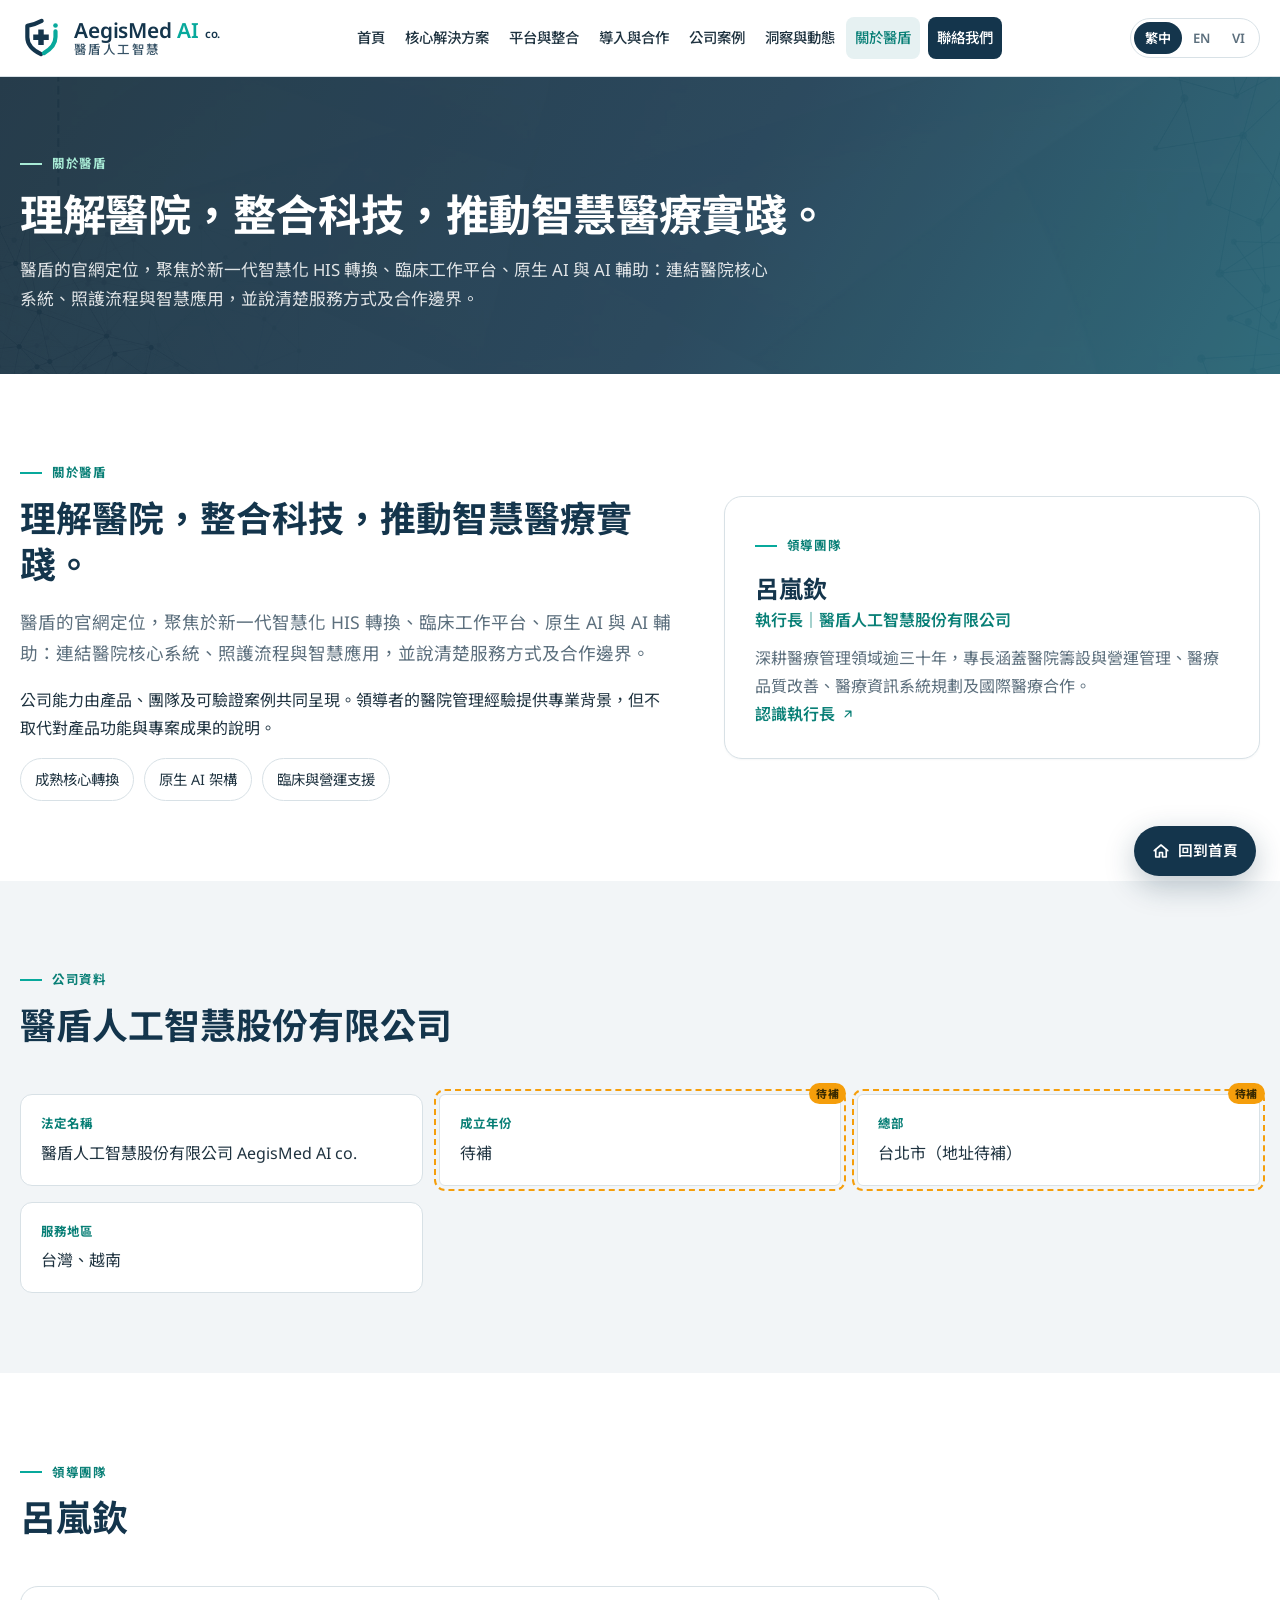
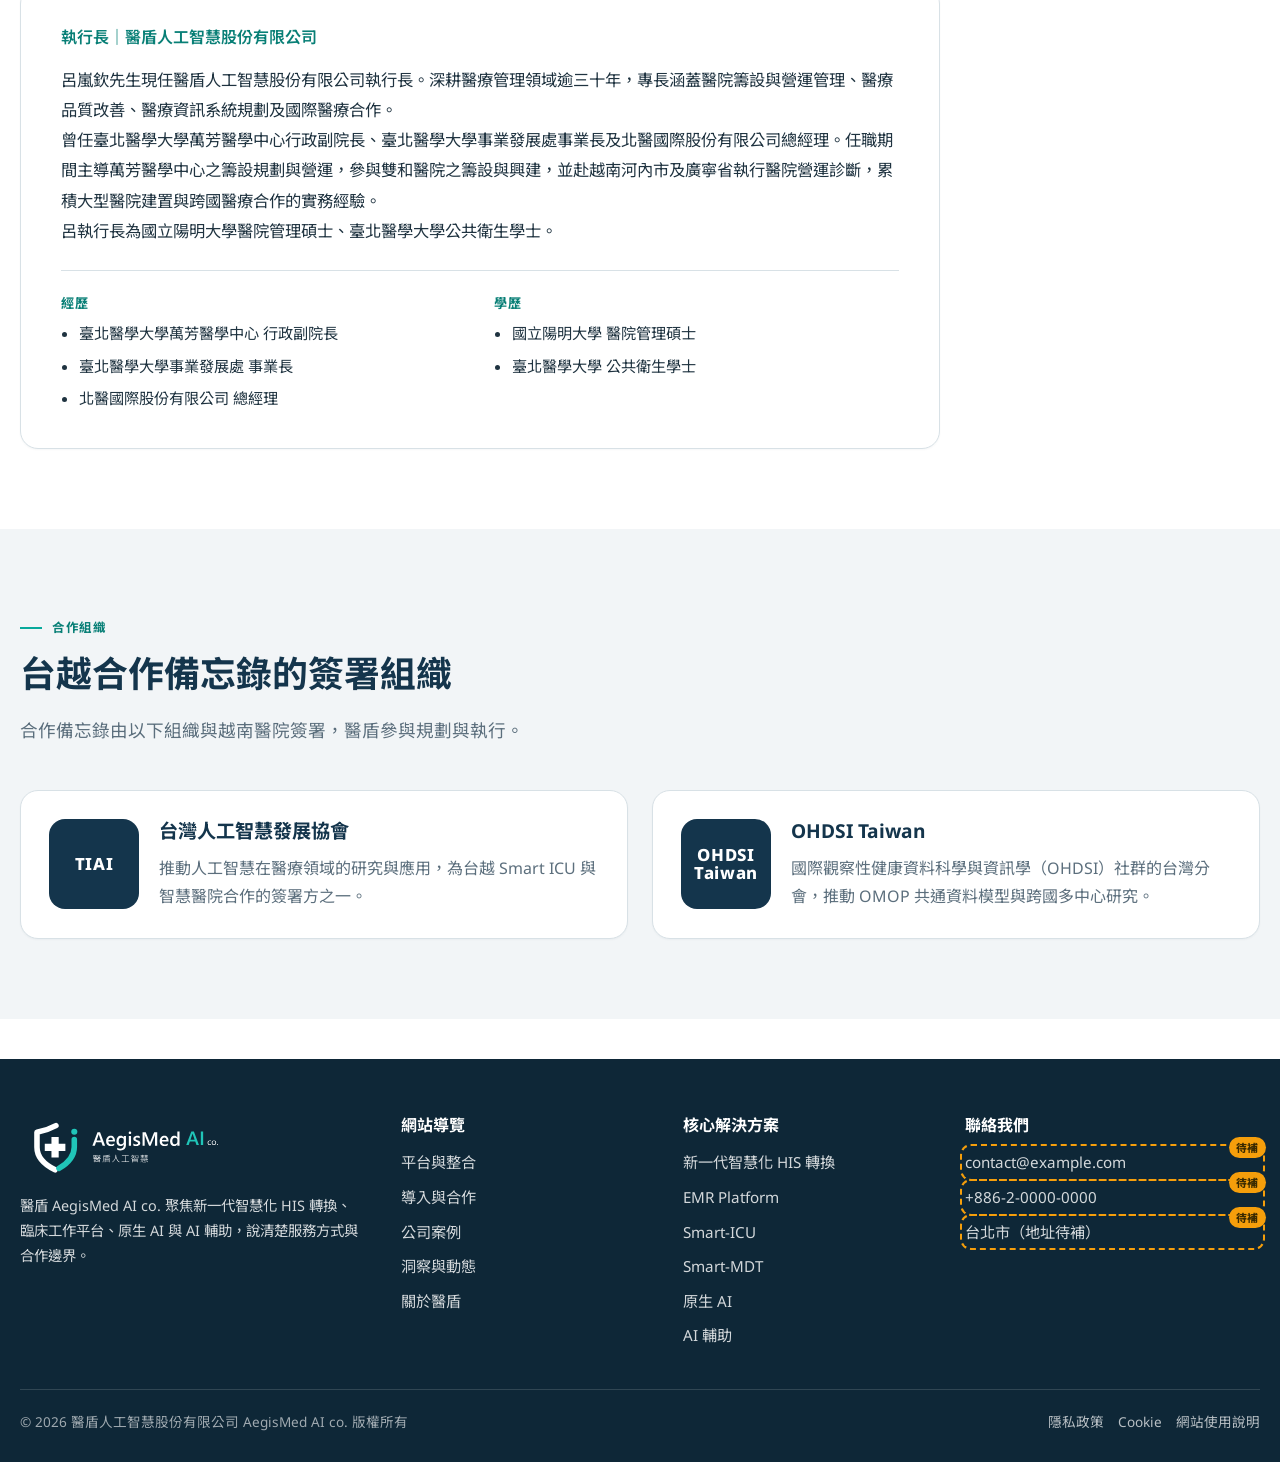
==== about.html @ ff6b039b "六大方案內頁改為定稿文案並新增架構圖" ====
<!DOCTYPE html>
<html lang="zh-Hant">
<head>
  <meta charset="utf-8">
  <meta name="viewport" content="width=device-width, initial-scale=1">
  <title data-i18n="title.about">關於醫盾｜醫盾 AegisMed AI co.</title>
  <meta name="description" content="醫盾 AegisMed AI co. 的定位、公司資料、執行長介紹、合作組織。">
  <meta name="robots" content="noindex,nofollow">
  <link rel="icon" href="assets/img/favicon.ico?v=3" sizes="16x16 32x32 48x48">
  <link rel="icon" href="assets/img/favicon.svg?v=3" type="image/svg+xml" sizes="any">
  <link rel="apple-touch-icon" href="assets/img/apple-touch-icon.png?v=3" sizes="180x180">
  <meta name="theme-color" content="#14354C">
  <link rel="preconnect" href="https://fonts.googleapis.com">
  <link href="https://fonts.googleapis.com/css2?family=Noto+Sans:wght@400;500;600;700;800&family=Noto+Sans+TC:wght@400;500;700;800&display=swap" rel="stylesheet">
  <link rel="stylesheet" href="assets/style.css?v=5">
</head>
<body>
  <header class="site-header"></header>

  <section class="page-hero" data-render="page-hero" data-key="about"></section>
  <section class="section"><div class="container" data-render="about-brief"></div></section>
  <section class="section alt"><div class="container" data-render="company-facts"></div></section>
  <section class="section"><div class="container" data-render="leader"></div></section>
  <section class="section alt"><div class="container" data-render="organizations"></div></section>

  <footer class="site-footer"></footer>
  <script src="assets/data.js?v=5"></script>
  <script src="assets/content.js?v=5"></script>
  <script src="assets/i18n.js?v=5"></script>
  <script src="assets/site.js?v=5"></script>
</body>
</html>
---- assets/style.css ----
/* ============================================================
   醫盾 AegisMed AI co. — 官網樣式表（v2 六大方案版）
   品牌色取自 logo；版面參數（圓角 18、版心 1240、薄荷綠點綴）取自交接包原型
   ============================================================ */
:root {
  --navy: #14354C;
  --navy-2: #1E4A66;
  --navy-deep: #0E2737;
  --teal: #08A99C;
  --teal-dark: #087F76;
  --teal-bright: #20C5B8;
  --mint: #A8EBD6;
  --primary: var(--teal-dark);
  --mist: #E6F1F2;
  --mist-2: #F2F5F7;
  --ink: #1F3340;
  --muted: #5C6F7D;
  --line: #D8E1E6;
  --white: #FFFFFF;
  --amber: #F59E0B;
  --radius: 18px;
  --radius-sm: 12px;
  --shadow: 0 18px 50px rgba(20, 53, 76, 0.08);
  --shadow-lg: 0 24px 60px rgba(20, 53, 76, 0.16);
  --container: 1240px;
  --font: "Noto Sans", "Noto Sans TC", "Microsoft JhengHei", "PingFang TC", system-ui, -apple-system, "Segoe UI", sans-serif;
}

* { box-sizing: border-box; }
html { scroll-behavior: smooth; }
@media (prefers-reduced-motion: reduce) { html { scroll-behavior: auto; } *, *::before, *::after { transition: none !important; animation: none !important; } }
body { margin: 0; font-family: var(--font); font-size: 16px; line-height: 1.75; color: var(--ink); background: var(--white); -webkit-font-smoothing: antialiased; }
img { max-width: 100%; display: block; }
a { color: var(--primary); text-decoration: none; }
a:hover { text-decoration: underline; }
:focus-visible { outline: 3px solid var(--teal); outline-offset: 2px; border-radius: 4px; }
h1, h2, h3, h4 { line-height: 1.3; margin: 0 0 .5em; color: var(--navy); font-weight: 700; }
h1 { font-size: clamp(2rem, 4.2vw, 3.2rem); letter-spacing: -0.01em; }
h2 { font-size: clamp(1.6rem, 2.8vw, 2.25rem); }
h3 { font-size: 1.2rem; }
p { margin: 0 0 1em; }
.container { width: min(var(--container), calc(100% - 32px)); margin: 0 auto; }
.section { padding: 80px 0; }
.section.alt { background: var(--mist-2); }
.section.dark { background: var(--navy); color: #fff; }
.section.dark h2, .section.dark h3 { color: #fff; }
.section-head { max-width: 780px; margin-bottom: 44px; }
.section-head.center { margin-left: auto; margin-right: auto; text-align: center; }
.section-head.split { display: grid; grid-template-columns: 1.1fr .9fr; gap: 40px; align-items: end; max-width: none; }
.section-head.split .lead { margin-bottom: 0; }
.eyebrow { display: inline-flex; align-items: center; gap: 10px; font-size: .78rem; font-weight: 700; letter-spacing: .14em; text-transform: uppercase; color: var(--teal-dark); margin-bottom: 12px; }
.eyebrow::before { content: ""; width: 22px; height: 2px; background: var(--teal); }
.dark .eyebrow, .hero .eyebrow, .page-hero .eyebrow { color: var(--mint); }
.dark .eyebrow::before, .hero .eyebrow::before, .page-hero .eyebrow::before { background: var(--mint); }
.lead { font-size: 1.1rem; color: var(--muted); }
.dark .lead { color: rgba(255,255,255,.82); }
.muted { color: var(--muted); }
.small { font-size: .9rem; }
.note { font-size: .86rem; color: var(--muted); border-left: 3px solid var(--line); padding-left: 12px; margin-top: 24px; }
.dark .note { color: rgba(255,255,255,.7); border-color: rgba(255,255,255,.25); }

/* ---------- Buttons ---------- */
.btn { display: inline-flex; align-items: center; gap: 8px; padding: 12px 22px; border-radius: 999px; font-weight: 600; border: 2px solid transparent; cursor: pointer; transition: all .2s ease; text-decoration: none !important; font-size: .95rem; line-height: 1.2; font-family: inherit; }
.btn-primary { background: var(--primary); color: #fff; }
.btn-primary:hover { background: var(--navy); transform: translateY(-1px); box-shadow: var(--shadow); }
.btn-outline { border-color: var(--primary); color: var(--primary); background: transparent; }
.btn-outline:hover { background: var(--mist); }
.btn-light { background: #fff; color: var(--navy); }
.btn-light:hover { background: var(--mist); }
.btn-ghost { border-color: rgba(255,255,255,.6); color: #fff; }
.btn-ghost:hover { background: rgba(255,255,255,.12); }
.btn-mint { background: var(--mint); color: var(--navy); }
.btn-mint:hover { background: #BFF2E3; }
.arrow-link { font-weight: 600; display: inline-flex; align-items: center; gap: 6px; }

/* ---------- Header / Nav ---------- */
.site-header { position: sticky; top: 0; z-index: 50; background: rgba(255,255,255,.94); backdrop-filter: saturate(160%) blur(8px); border-bottom: 1px solid var(--line); }
.nav { display: flex; align-items: center; justify-content: space-between; height: 76px; gap: 20px; }
.brand { display: flex; align-items: center; gap: 12px; color: var(--navy); text-decoration: none !important; flex-shrink: 0; }
.brand img, .brand svg { height: 44px; width: auto; }
.brand-text { display: flex; flex-direction: column; line-height: 1.15; }
.brand-en { font-family: "Segoe UI", "Noto Sans", "Noto Sans TC", system-ui, sans-serif; font-size: 1.3rem; font-weight: 600; color: var(--navy); letter-spacing: -0.005em; white-space: nowrap; }
.brand-en b { color: var(--teal); font-weight: 600; }
.brand-en small { font-size: .55em; font-weight: 600; margin-left: 1px; }
.brand-zh { font-size: .78rem; font-weight: 500; color: var(--navy); letter-spacing: .2em; white-space: nowrap; opacity: .85; }
.nav-links { display: flex; align-items: center; gap: 2px; list-style: none; margin: 0; padding: 0; }
.nav-links a { display: block; padding: 8px 12px; border-radius: 8px; color: var(--ink); font-weight: 500; font-size: .95rem; text-decoration: none !important; white-space: nowrap; }
.nav-links a:hover { background: var(--mist); color: var(--navy); }
.nav-links a.active { color: var(--primary); background: var(--mist); }
.nav-links a.nav-cta { background: var(--navy); color: #fff; margin-left: 6px; }
.nav-links a.nav-cta:hover { background: var(--navy-2); }
.nav-right { display: flex; align-items: center; gap: 10px; flex-shrink: 0; }
.lang-switch { display: inline-flex; border: 1px solid var(--line); border-radius: 999px; padding: 3px; background: #fff; }
.lang-switch button { border: 0; background: transparent; padding: 5px 11px; border-radius: 999px; font: inherit; font-size: .82rem; font-weight: 600; color: var(--muted); cursor: pointer; white-space: nowrap; }
.lang-switch button.active { background: var(--navy); color: #fff; }
.nav-toggle { display: none; border: 1px solid var(--line); background: #fff; border-radius: 10px; width: 42px; height: 42px; cursor: pointer; }
.nav-toggle span { display: block; width: 20px; height: 2px; background: var(--navy); margin: 4px auto; border-radius: 2px; }

/* ---------- Hero (home) ---------- */
.hero { position: relative; color: #fff; overflow: hidden; background: linear-gradient(120deg, var(--navy-deep) 0%, var(--navy) 55%, #1B5C6E 100%); }
.hero::before { content: ""; position: absolute; inset: 0; background: url("img/bg-network.jpg") center/cover no-repeat; opacity: .12; mix-blend-mode: screen; pointer-events: none; }
.hero .container { position: relative; display: grid; grid-template-columns: 1.05fr .95fr; gap: 56px; align-items: center; padding: 88px 0 72px; }
.hero h1 { color: #fff; margin-bottom: 18px; }
.hero h1 span { display: block; }
.hero p.lead { color: rgba(255,255,255,.85); font-size: 1.1rem; max-width: 560px; }
.hero-actions { display: flex; flex-wrap: wrap; gap: 12px; margin-top: 28px; }
.hero-tags { display: flex; flex-wrap: wrap; gap: 8px 18px; margin-top: 26px; font-size: .9rem; color: rgba(255,255,255,.75); }
.hero-tags span::before { content: "/"; margin-right: 18px; color: rgba(255,255,255,.35); }
.hero-tags span:first-child::before { display: none; }

/* 方案關係示意卡 */
.board { background: rgba(8, 26, 40, .55); border: 1px solid rgba(255,255,255,.14); border-radius: var(--radius); padding: 24px; backdrop-filter: blur(6px); box-shadow: var(--shadow-lg); }
.board .label { font-size: .68rem; letter-spacing: .18em; color: var(--mint); font-weight: 700; margin-bottom: 8px; }
.board h3 { color: #fff; margin: 0 0 4px; font-size: 1.15rem; }
.board .sub { color: rgba(255,255,255,.8); font-size: .9rem; margin: 0 0 14px; }
.board .row { display: grid; gap: 8px; margin-top: 8px; }
.board .row.top { grid-template-columns: repeat(3, 1fr); }
.board .row.bottom { grid-template-columns: repeat(3, 1fr); }
.board .cell { border: 1px solid rgba(255,255,255,.18); border-radius: 10px; padding: 9px 10px; font-size: .78rem; text-align: center; color: rgba(255,255,255,.9); background: rgba(255,255,255,.04); }
.board .mid { border-radius: 10px; padding: 12px 14px; background: linear-gradient(90deg, rgba(8,169,156,.35), rgba(32,197,184,.2)); border: 1px solid rgba(168,235,214,.45); text-align: center; margin-top: 8px; }
.board .mid b { display: block; font-size: .9rem; color: #fff; }
.board .mid span { font-size: .74rem; color: var(--mint); }
.board .down { text-align: center; color: var(--mint); font-size: .9rem; line-height: 1; margin: 6px 0 2px; }
.board .cell.item { cursor: pointer; transition: all .15s ease; }
.board .cell.item b { display: block; font-size: .82rem; color: #fff; }
.board .cell.item span { font-size: .7rem; color: rgba(255,255,255,.7); }
.board .cell.item:hover, .board .cell.item.active { background: rgba(168,235,214,.18); border-color: var(--mint); }
.board .explain { margin-top: 14px; padding-top: 12px; border-top: 1px solid rgba(255,255,255,.14); min-height: 64px; }
.board .explain b { display: block; color: #fff; font-size: .92rem; margin-bottom: 4px; }
.board .explain span { font-size: .82rem; color: rgba(255,255,255,.78); }
.board .foot { margin-top: 10px; font-size: .72rem; color: rgba(255,255,255,.55); }

/* 三個重點 */
.points { display: grid; grid-template-columns: repeat(3, 1fr); gap: 28px; padding: 36px 0 8px; }
.point .num { font-size: .78rem; font-weight: 800; color: var(--teal-dark); letter-spacing: .14em; }
.point h3 { margin: 6px 0 4px; font-size: 1.05rem; }
.point p { color: var(--muted); margin: 0; font-size: .95rem; }

/* ---------- Page hero (inner pages) ---------- */
.page-hero { position: relative; color: #fff; padding: 68px 0 60px; overflow: hidden; background: linear-gradient(120deg, var(--navy-deep) 0%, var(--navy) 55%, #1B5C6E 100%); }
.page-hero::before { content: ""; position: absolute; inset: 0; background: url("img/bg-network.jpg") center/cover; opacity: .1; mix-blend-mode: screen; }
.page-hero .container { position: relative; }
.page-hero h1 { color: #fff; font-size: clamp(1.8rem, 3.4vw, 2.7rem); margin-bottom: 12px; max-width: 900px; }
.page-hero p { color: rgba(255,255,255,.85); max-width: 760px; margin: 0; font-size: 1.05rem; }
.page-hero .num { font-size: .85rem; font-weight: 800; letter-spacing: .14em; color: var(--mint); margin-bottom: 6px; }

/* ---------- Cards / Grids ---------- */
.grid { display: grid; gap: 24px; }
.grid-2 { grid-template-columns: repeat(2, 1fr); }
.grid-3 { grid-template-columns: repeat(3, 1fr); }
.grid-4 { grid-template-columns: repeat(4, 1fr); }
.card { background: #fff; border: 1px solid var(--line); border-radius: var(--radius); padding: 28px; box-shadow: 0 1px 2px rgba(20,53,76,.04); transition: transform .2s ease, box-shadow .2s ease; }
.card:hover { transform: translateY(-3px); box-shadow: var(--shadow); }
.card h3 { margin-top: 14px; }
.card p { color: var(--muted); margin-bottom: 0; }
.card .more { display: inline-flex; gap: 6px; align-items: center; margin-top: 16px; font-weight: 600; }
.dark .card { background: rgba(255,255,255,.06); border-color: rgba(255,255,255,.14); color: #fff; }
.dark .card p { color: rgba(255,255,255,.78); }

/* 六大方案卡 */
.sol-grid { display: grid; grid-template-columns: repeat(3, 1fr); gap: 24px; }
.sol-card { padding: 26px 26px 24px; display: flex; flex-direction: column; }
.sol-card .head { display: flex; justify-content: space-between; align-items: center; margin-bottom: 18px; }
.sol-card .num { width: 40px; height: 40px; border-radius: 10px; background: var(--mist); color: var(--teal-dark); font-weight: 800; display: grid; place-items: center; font-size: .9rem; }
.sol-card .tag { font-size: .68rem; letter-spacing: .16em; color: var(--muted); font-weight: 700; text-transform: uppercase; }
.sol-card h3 { margin: 0 0 4px; font-size: 1.25rem; }
.sol-card .pos { color: var(--teal-dark); font-weight: 600; font-size: .92rem; margin-bottom: 10px; }
.sol-card p.desc { color: var(--muted); font-size: .95rem; margin-bottom: 18px; flex: 1; }
.sol-card .more { display: flex; justify-content: space-between; align-items: center; margin-top: auto; padding-top: 14px; border-top: 1px solid var(--line); font-weight: 600; }
.sol-card.featured { border-color: var(--teal); box-shadow: var(--shadow); }
.band { margin-top: 28px; background: var(--mist-2); border: 1px solid var(--line); border-radius: var(--radius); padding: 24px 28px; display: flex; justify-content: space-between; align-items: center; gap: 24px; flex-wrap: wrap; }
.band b { display: block; color: var(--navy); margin-bottom: 4px; }
.band p { margin: 0; color: var(--muted); font-size: .95rem; }

/* 三條路徑 */
.paths { display: grid; grid-template-columns: repeat(3, 1fr); gap: 24px; }
.path { padding: 26px; border-top: 4px solid var(--teal); }
.path .tag { font-size: .72rem; letter-spacing: .14em; color: var(--teal-dark); font-weight: 800; }
.path h3 { margin: 8px 0 10px; }
.path p { color: var(--muted); font-size: .95rem; }
.path .foot { margin-top: 14px; padding-top: 12px; border-top: 1px solid var(--line); font-weight: 600; color: var(--navy); font-size: .92rem; }
.must { margin-top: 28px; display: flex; align-items: center; gap: 14px; flex-wrap: wrap; }
.must b { color: var(--navy); }
.chips { display: flex; flex-wrap: wrap; gap: 10px; }
.chip { padding: 8px 14px; border-radius: 999px; background: #fff; border: 1px solid var(--line); font-size: .9rem; color: var(--ink); }
.chip.vn { border-color: #F3C9C9; background: #FFF6F6; }
.chip.tw { border-color: #C9DDF3; background: #F3F8FF; }
.chip.mint { background: rgba(168,235,214,.25); border-color: rgba(8,169,156,.35); color: var(--navy); }
.dark .chip { background: rgba(255,255,255,.08); border-color: rgba(255,255,255,.2); color: #fff; }
.partner-group h3 { font-size: 1rem; color: var(--muted); font-weight: 600; margin-bottom: 12px; }

/* 應用情境 */
.scen-tabs { display: flex; gap: 8px; flex-wrap: wrap; margin-bottom: 24px; }
.scen-tabs button, .tabs button { border: 1px solid var(--line); background: #fff; border-radius: 999px; padding: 9px 16px; font: inherit; font-size: .9rem; font-weight: 600; color: var(--muted); cursor: pointer; }
.scen-tabs button.active, .tabs button.active { background: var(--navy); color: #fff; border-color: var(--navy); }
.scen-panel { display: grid; grid-template-columns: 1fr 1fr; gap: 24px; }
.scen-flow { background: var(--navy); color: #fff; border-radius: var(--radius); padding: 30px; }
.scen-flow .label { font-size: .72rem; letter-spacing: .16em; color: var(--mint); font-weight: 700; }
.scen-flow h3 { color: #fff; margin: 8px 0 18px; font-size: 1.3rem; }
.scen-flow ol { list-style: none; padding: 0; margin: 0; display: grid; gap: 12px; counter-reset: s; }
.scen-flow li { display: flex; gap: 12px; align-items: flex-start; font-size: .95rem; color: rgba(255,255,255,.9); }
.scen-flow li::before { counter-increment: s; content: counter(s); flex: 0 0 26px; height: 26px; border-radius: 50%; background: rgba(168,235,214,.2); color: var(--mint); display: grid; place-items: center; font-size: .8rem; font-weight: 800; }
.scen-card { padding: 30px; }
.scen-card .label { font-size: .72rem; letter-spacing: .16em; color: var(--teal-dark); font-weight: 700; }
.scen-card h3 { margin: 8px 0 10px; font-size: 1.3rem; }
.scen-card p { color: var(--muted); }
.scen-card .chips { margin: 18px 0; }

/* 平台五層 */
.layers { display: grid; gap: 10px; }
.layer { display: grid; grid-template-columns: 56px 1fr; gap: 16px; align-items: start; padding: 16px 20px; border: 1px solid var(--line); border-radius: var(--radius-sm); background: #fff; }
.layer .num { font-weight: 800; color: var(--teal-dark); font-size: .9rem; letter-spacing: .08em; padding-top: 2px; }
.layer b { display: block; color: var(--navy); margin-bottom: 2px; }
.layer span { display: block; font-size: .9rem; color: var(--muted); }
.layer.accent { background: linear-gradient(90deg, rgba(168,235,214,.35), rgba(168,235,214,.1)); border-color: rgba(8,169,156,.4); }
.platform-grid { display: grid; grid-template-columns: .95fr 1.05fr; gap: 48px; align-items: start; }
.compare-grid { display: grid; grid-template-columns: repeat(2, 1fr); gap: 20px; }
.compare-grid .card h3 { margin-top: 0; font-size: 1.05rem; }

/* 四步驟 */
.steps-4 { display: grid; grid-template-columns: repeat(4, 1fr); gap: 20px; }
.step4 { position: relative; padding: 24px 22px; border: 1px solid var(--line); border-radius: var(--radius); background: #fff; }
.step4 .num { font-size: .72rem; letter-spacing: .16em; font-weight: 800; color: var(--teal-dark); }
.step4 h3 { margin: 8px 0 8px; font-size: 1.1rem; }
.step4 p { color: var(--muted); margin: 0; font-size: .93rem; }
.steps { counter-reset: step; }
.step { position: relative; padding-left: 64px; }
.step::before { counter-increment: step; content: counter(step, decimal-leading-zero); position: absolute; left: 0; top: 0; width: 46px; height: 46px; border-radius: 12px; background: var(--navy); color: #fff; display: grid; place-items: center; font-weight: 800; }

/* 合作 */
.coop-cards { display: grid; grid-template-columns: repeat(2, 1fr); gap: 24px; }
.coop-card { padding: 30px; }
.coop-card h3 { margin-top: 0; }
.coop-card .chips { margin: 16px 0 18px; }
.case-note { margin-top: 28px; background: var(--navy); color: #fff; border-radius: var(--radius); padding: 28px 32px; display: flex; justify-content: space-between; gap: 24px; align-items: center; flex-wrap: wrap; }
.case-note b { display: block; font-size: 1.05rem; margin-bottom: 6px; }
.case-note p { margin: 0; color: rgba(255,255,255,.8); font-size: .95rem; max-width: 760px; }

/* CTA band */
.cta { background: linear-gradient(100deg, var(--navy) 0%, #1B5C6E 100%); color: #fff; border-radius: 22px; padding: 48px; display: flex; align-items: center; justify-content: space-between; gap: 32px; flex-wrap: wrap; }
.cta h2 { color: #fff; margin: 0 0 8px; }
.cta p { margin: 0; color: rgba(255,255,255,.85); }

/* ---------- 方案內頁 ---------- */
.sol-intro { display: grid; grid-template-columns: 1.1fr .9fr; gap: 48px; align-items: center; }
.sol-intro img { border-radius: var(--radius); box-shadow: var(--shadow); aspect-ratio: 4/3; object-fit: cover; width: 100%; }
.pts { display: grid; grid-template-columns: repeat(2, 1fr); gap: 20px; }
.pt { padding: 24px 26px; border: 1px solid var(--line); border-radius: var(--radius); background: #fff; }
.pt h3 { margin: 0 0 6px; font-size: 1.05rem; }
.pt p { margin: 0; color: var(--muted); font-size: .95rem; }
.extra { display: grid; gap: 16px; grid-template-columns: repeat(auto-fit, minmax(300px, 1fr)); }
.extra .card { padding: 24px 26px; border-left: 4px solid var(--teal); }
.extra .card h3 { margin: 0 0 6px; font-size: 1.05rem; }
.sol-nav { display: flex; flex-wrap: wrap; gap: 8px; }
.sol-nav a { padding: 8px 14px; border-radius: 999px; border: 1px solid var(--line); background: #fff; font-size: .9rem; color: var(--ink); text-decoration: none !important; }
.sol-nav a.active, .sol-nav a:hover { background: var(--navy); color: #fff; border-color: var(--navy); }
.disclaimer { font-size: .86rem; color: var(--muted); background: var(--mist-2); border-radius: var(--radius-sm); padding: 14px 18px; margin-top: 28px; }

/* ---------- 案例頁 ---------- */
.tabs { display: flex; gap: 8px; flex-wrap: wrap; margin-bottom: 28px; }
.pending-panel { padding: 40px; text-align: center; color: var(--muted); border: 2px dashed var(--line); border-radius: var(--radius); background: #fff; }
.phase { margin-bottom: 52px; }
.phase-head { display: flex; align-items: center; gap: 16px; margin-bottom: 20px; }
.phase-head .badge { background: var(--navy); color: #fff; border-radius: 10px; padding: 8px 14px; font-weight: 700; font-size: .9rem; letter-spacing: .04em; white-space: nowrap; }
.phase-head h2 { margin: 0; font-size: 1.4rem; }
.case-list { display: grid; gap: 16px; }
.case-card { display: grid; grid-template-columns: 1fr 300px; gap: 24px; padding: 24px 26px; background: #fff; border: 1px solid var(--line); border-radius: var(--radius); }
.case-card .date { font-weight: 800; color: var(--primary); letter-spacing: .04em; font-size: .92rem; }
.case-card .status { display: inline-block; margin-left: 10px; font-size: .72rem; font-weight: 800; letter-spacing: .08em; padding: 3px 9px; border-radius: 6px; background: rgba(168,235,214,.35); color: var(--navy); vertical-align: 2px; }
.case-card h3 { margin: 4px 0 2px; font-size: 1.15rem; }
.case-card .place { color: var(--muted); font-size: .9rem; margin-bottom: 12px; }
.case-fields { display: grid; grid-template-columns: repeat(2, 1fr); gap: 10px 20px; font-size: .9rem; }
.case-fields div b { display: block; color: var(--navy); font-size: .78rem; letter-spacing: .06em; margin-bottom: 2px; }
.case-fields div span, .case-fields div a { color: var(--ink); }
.case-fields .links a { display: block; font-size: .88rem; }
.photo-strip { display: grid; grid-template-columns: repeat(2, 1fr); gap: 8px; align-content: start; }
.photo-strip a { display: block; border-radius: 10px; overflow: hidden; background: var(--mist); position: relative; }
.photo-strip img { aspect-ratio: 4/3; object-fit: cover; width: 100%; transition: transform .3s ease; }
.photo-strip a:hover img { transform: scale(1.04); }
.photo-strip a.more-photos::after { content: attr(data-more); position: absolute; inset: 0; display: grid; place-items: center; background: rgba(20,53,76,.55); color: #fff; font-weight: 700; font-size: 1.1rem; }
.lightbox { position: fixed; inset: 0; background: rgba(5, 20, 40, .92); z-index: 100; display: none; align-items: center; justify-content: center; flex-direction: column; padding: 24px; }
.lightbox.open { display: flex; }
.lightbox img { max-width: min(1200px, 100%); max-height: 78vh; object-fit: contain; border-radius: 8px; box-shadow: var(--shadow-lg); }
.lightbox .cap { color: #fff; margin-top: 14px; text-align: center; font-size: .95rem; }
.lightbox button { position: absolute; background: rgba(255,255,255,.12); color: #fff; border: 0; width: 48px; height: 48px; border-radius: 50%; font-size: 1.4rem; cursor: pointer; display: grid; place-items: center; }
.lightbox button:hover { background: rgba(255,255,255,.25); }
.lightbox .close { top: 20px; right: 20px; }
.lightbox .prev { left: 20px; top: 50%; transform: translateY(-50%); }
.lightbox .next { right: 20px; top: 50%; transform: translateY(-50%); }

/* ---------- 新聞 ---------- */
.news-list { display: grid; gap: 14px; }
.news-item { display: grid; grid-template-columns: 120px 1fr auto; gap: 20px; align-items: center; padding: 20px 24px; background: #fff; border: 1px solid var(--line); border-radius: var(--radius); }
.news-item .date { font-weight: 800; color: var(--primary); }
.news-item .source { font-size: .85rem; color: var(--muted); margin-bottom: 4px; display: flex; gap: 8px; align-items: center; flex-wrap: wrap; }
.news-item h3 { font-size: 1.05rem; margin: 0; }
.news-item h3 a { color: var(--ink); }
.news-item .orig { font-size: .85rem; color: var(--muted); margin: 4px 0 0; }
.lang-badge { display: inline-block; font-size: .7rem; font-weight: 800; letter-spacing: .08em; padding: 2px 7px; border-radius: 6px; background: var(--mist); color: var(--navy); }
.news-filter { display: flex; gap: 8px; flex-wrap: wrap; margin-bottom: 24px; }
.news-filter button { border: 1px solid var(--line); background: #fff; border-radius: 999px; padding: 8px 16px; font: inherit; font-size: .9rem; font-weight: 600; color: var(--muted); cursor: pointer; }
.news-filter button.active { background: var(--navy); color: #fff; border-color: var(--navy); }

/* ---------- 關於 ---------- */
.about-grid { display: grid; grid-template-columns: 1.1fr .9fr; gap: 48px; align-items: center; }
.about-grid img { border-radius: var(--radius); box-shadow: var(--shadow); }
.leader-card { padding: 36px 40px; max-width: 920px; }
.leader-card .role { color: var(--teal-dark); font-weight: 600; margin-bottom: 14px; }
.leader-card .bio p { font-size: 1.02rem; line-height: 1.85; color: var(--ink); }
.leader-detail { display: grid; grid-template-columns: 1fr 1fr; gap: 28px; margin-top: 24px; padding-top: 24px; border-top: 1px solid var(--line); }
.leader-detail h4 { font-size: .82rem; letter-spacing: .1em; color: var(--teal-dark); margin-bottom: 8px; }
.leader-detail ul { margin: 0; padding-left: 18px; color: var(--ink); font-size: .95rem; display: grid; gap: 6px; }
.org-card { display: grid; grid-template-columns: 90px 1fr; gap: 20px; align-items: start; }
.org-card .abbr { width: 90px; height: 90px; border-radius: 16px; background: var(--navy); color: #fff; display: grid; place-items: center; font-weight: 800; font-size: 1.05rem; letter-spacing: .04em; text-align: center; line-height: 1.1; padding: 6px; }
.org-card h3 { margin-top: 0; }
.facts { display: grid; grid-template-columns: repeat(3, 1fr); gap: 16px; }
.fact { padding: 18px 20px; border: 1px solid var(--line); border-radius: var(--radius-sm); background: #fff; }
.fact b { display: block; font-size: .78rem; letter-spacing: .08em; color: var(--teal-dark); margin-bottom: 4px; }

/* ---------- 聯絡 ---------- */
.contact-grid { display: grid; grid-template-columns: .9fr 1.1fr; gap: 40px; align-items: start; }
.info-list { list-style: none; padding: 0; margin: 0; display: grid; gap: 18px; }
.info-list li { display: grid; grid-template-columns: 44px 1fr; gap: 14px; align-items: start; }
.icon { width: 52px; height: 52px; border-radius: 14px; display: grid; place-items: center; background: var(--mist); color: var(--teal-dark); }
.icon svg { width: 26px; height: 26px; }
.info-list .icon { width: 44px; height: 44px; border-radius: 12px; }
.info-list b { display: block; color: var(--navy); }
.form { background: #fff; border: 1px solid var(--line); border-radius: var(--radius); padding: 30px; box-shadow: var(--shadow); }
.form-row { display: grid; grid-template-columns: 1fr 1fr; gap: 16px; }
.field { display: grid; gap: 6px; margin-bottom: 16px; }
.field label { font-size: .9rem; font-weight: 600; color: var(--navy); }
.field input, .field textarea, .field select { font: inherit; padding: 12px 14px; border: 1px solid var(--line); border-radius: 10px; background: #fff; color: var(--ink); width: 100%; }
.field input:focus, .field textarea:focus, .field select:focus { outline: 2px solid var(--teal); border-color: transparent; }
.form .form-note { font-size: .85rem; color: var(--muted); margin-top: 10px; }
.audience { margin-top: 20px; padding: 14px 18px; background: var(--mist-2); border-left: 4px solid var(--teal); border-radius: 8px; font-size: .95rem; }
.audience b { color: var(--navy); }

/* ---------- Placeholder marker（草稿階段用） ---------- */
[data-placeholder] { position: relative; outline: 2px dashed var(--amber); outline-offset: 3px; border-radius: 6px; }
[data-placeholder]::after { content: "待補"; position: absolute; top: -12px; right: -6px; background: var(--amber); color: #3A2A00; font-size: .68rem; font-weight: 800; padding: 1px 7px; border-radius: 999px; letter-spacing: .06em; }
html[lang="en"] [data-placeholder]::after { content: "TBD"; }
html[lang="vi"] [data-placeholder]::after { content: "Cần bổ sung"; }
body.no-placeholder-marks [data-placeholder] { outline: 0; }
body.no-placeholder-marks [data-placeholder]::after { display: none; }

/* ---------- 右下角固定按鈕（回到首頁／回到頂端） ---------- */
.fab-home {
  position: fixed; right: 24px; bottom: 24px; z-index: 40; display: inline-flex; align-items: center; gap: 8px;
  padding: 12px 18px; border-radius: 999px; background: var(--navy); color: #fff; font-weight: 600; font-size: .92rem;
  box-shadow: 0 10px 30px rgba(20,53,76,.28); text-decoration: none !important; opacity: 0; transform: translateY(12px);
  pointer-events: none; transition: opacity .25s ease, transform .25s ease, background .2s ease;
}
.fab-home.show { opacity: 1; transform: none; pointer-events: auto; }
.fab-home:hover { background: var(--primary); }
@media (max-width: 560px) { .fab-home { right: 14px; bottom: 14px; padding: 11px 14px; font-size: .85rem; } }

/* ---------- Footer ---------- */
.site-footer { background: var(--navy-deep); color: rgba(255,255,255,.82); padding: 56px 0 28px; margin-top: 40px; }
.footer-grid { display: grid; grid-template-columns: 1.4fr 1fr 1fr 1.2fr; gap: 36px; }
.site-footer h4 { color: #fff; font-size: 1rem; margin-bottom: 14px; }
.site-footer a { color: rgba(255,255,255,.82); }
.site-footer ul { list-style: none; padding: 0; margin: 0; display: grid; gap: 8px; font-size: .95rem; }
.site-footer .brand { color: #fff; margin-bottom: 14px; }
.site-footer .brand img { height: 64px; }
.footer-bottom { border-top: 1px solid rgba(255,255,255,.14); margin-top: 40px; padding-top: 20px; font-size: .85rem; display: flex; justify-content: space-between; flex-wrap: wrap; gap: 10px; color: rgba(255,255,255,.6); }
.footer-bottom a { color: rgba(255,255,255,.7); margin-left: 14px; }

/* ---------- Responsive ---------- */
@media (max-width: 1300px) { .nav-links a { padding: 8px 9px; font-size: .9rem; } }
@media (max-width: 1140px) {
  .nav-toggle { display: block; }
  .nav-links { display: none; position: absolute; left: 0; right: 0; top: 76px; background: #fff; border-bottom: 1px solid var(--line); flex-direction: column; align-items: stretch; padding: 10px 16px 16px; gap: 2px; box-shadow: var(--shadow); }
  .nav-links.open { display: flex; }
  .nav-links a.nav-cta { margin-left: 0; }
}
@media (max-width: 1024px) {
  .grid-4, .steps-4 { grid-template-columns: repeat(2, 1fr); }
  .sol-grid, .paths { grid-template-columns: repeat(2, 1fr); }
  .footer-grid { grid-template-columns: 1fr 1fr; }
  .leader-detail { grid-template-columns: 1fr; }
  .facts { grid-template-columns: 1fr; }
}
@media (max-width: 860px) {
  .hero .container { grid-template-columns: 1fr; padding: 56px 0 48px; }
  .grid-3, .grid-2, .compare-grid, .coop-cards, .pts, .scen-panel, .platform-grid, .about-grid, .contact-grid, .sol-intro, .points { grid-template-columns: 1fr; }
  .section-head.split { grid-template-columns: 1fr; }
  .case-card { grid-template-columns: 1fr; }
  .case-fields { grid-template-columns: 1fr; }
  .photo-strip { grid-template-columns: repeat(4, 1fr); }
  .leader-card { padding: 26px 22px; }
  .news-item { grid-template-columns: 1fr; gap: 8px; }
  .org-card { grid-template-columns: 1fr; }
  .cta, .case-note { padding: 32px; }
  .form-row { grid-template-columns: 1fr; }
  .section { padding: 56px 0; }
}
@media (max-width: 560px) {
  .grid-4, .steps-4, .sol-grid, .paths { grid-template-columns: 1fr; }
  .footer-grid { grid-template-columns: 1fr; }
  .photo-strip { grid-template-columns: repeat(2, 1fr); }
  .brand img { height: 38px; }
  .brand-en { font-size: 1.1rem; }
  .brand-zh { display: none; }
  .lang-switch button { padding: 5px 8px; }
  .board .row.top, .board .row.bottom { grid-template-columns: repeat(3, 1fr); }
  .board .cell { font-size: .7rem; padding: 7px 6px; }
}

/* 方案架構圖（方案內頁導言右側） */
.fig { position: relative; border-radius: var(--radius); padding: 22px 24px 20px; background: linear-gradient(135deg, var(--navy-deep) 0%, var(--navy) 60%, #1B5C6E 100%); color: #fff; box-shadow: var(--shadow-lg); overflow: hidden; }
.fig::before { content: ""; position: absolute; inset: 0; background: url("img/bg-network.jpg") center/cover; opacity: .08; mix-blend-mode: screen; pointer-events: none; }
.fig > * { position: relative; }
.fig .fig-label { font-size: .68rem; letter-spacing: .18em; text-transform: uppercase; color: var(--mint); font-weight: 700; margin-bottom: 12px; }
.fig .cells { display: grid; grid-template-columns: repeat(var(--n, 3), 1fr); gap: 8px; }
.fig .cell { border: 1px solid rgba(255,255,255,.18); border-radius: 10px; padding: 9px 10px; font-size: .78rem; line-height: 1.35; text-align: center; color: rgba(255,255,255,.92); background: rgba(255,255,255,.05); display: flex; align-items: center; justify-content: center; }
.fig .row-label { font-size: .7rem; letter-spacing: .06em; color: rgba(255,255,255,.6); margin-bottom: 6px; }
.fig .fig-row.accent .cell { background: linear-gradient(90deg, rgba(8,169,156,.42), rgba(32,197,184,.24)); border-color: rgba(168,235,214,.5); color: #fff; font-weight: 600; }
.fig .arrow { text-align: center; color: var(--mint); font-size: .95rem; line-height: 1; margin: 6px 0; }
.fig .fig-foot { margin-top: 14px; padding-top: 10px; border-top: 1px solid rgba(255,255,255,.14); font-size: .74rem; line-height: 1.5; color: rgba(255,255,255,.72); }
.fig-hub .hub { display: grid; grid-template-columns: repeat(3, 1fr); gap: 8px; align-items: stretch; }
.fig-hub .hub .center { border-radius: 50%; aspect-ratio: 1 / 1; width: min(100%, 118px); align-self: center; justify-self: center; display: flex; align-items: center; justify-content: center; text-align: center; padding: 10px; font-weight: 700; font-size: .95rem; color: #fff; background: linear-gradient(135deg, var(--teal), var(--teal-bright)); box-shadow: 0 0 0 10px rgba(32,197,184,.16); }
.fig-steps .steps { list-style: none; margin: 0; padding: 0; display: grid; gap: 6px; }
.fig-steps .steps li { display: grid; grid-template-columns: 28px 1fr; gap: 10px; align-items: start; padding: 7px 10px; border-radius: 10px; border: 1px solid rgba(255,255,255,.14); background: rgba(255,255,255,.04); }
.fig-steps .steps li.accent { background: linear-gradient(90deg, rgba(8,169,156,.42), rgba(32,197,184,.24)); border-color: rgba(168,235,214,.5); }
.fig-steps .steps .n { width: 28px; height: 28px; border-radius: 50%; display: flex; align-items: center; justify-content: center; font-size: .72rem; font-weight: 700; color: var(--mint); border: 1px solid var(--mint); background: rgba(168,235,214,.12); }
.fig-steps .steps li.accent .n { background: #fff; color: var(--teal-dark); border-color: #fff; }
.fig-steps .steps b { display: block; font-size: .84rem; color: #fff; line-height: 1.3; }
.fig-steps .steps li > div > span { display: block; font-size: .72rem; color: rgba(255,255,255,.7); line-height: 1.4; margin-top: 2px; }
.fig-grid .groups { display: grid; grid-template-columns: repeat(2, 1fr); gap: 8px; }
.fig-grid .group { border: 1px solid rgba(255,255,255,.18); border-radius: 10px; padding: 10px 12px; background: rgba(255,255,255,.05); }
.fig-grid .group b { display: block; font-size: .8rem; color: var(--mint); margin-bottom: 6px; }
.fig-grid .group span { display: block; font-size: .74rem; color: rgba(255,255,255,.85); line-height: 1.45; padding-left: 10px; position: relative; }
.fig-grid .group span::before { content: ""; position: absolute; left: 0; top: .55em; width: 4px; height: 4px; border-radius: 50%; background: var(--teal-bright); }
@media (max-width: 560px) {
  .fig { padding: 18px 16px 16px; }
  .fig .cells { display: flex; flex-wrap: wrap; }
  .fig .cell { flex: 1 1 calc(50% - 4px); }
  .fig-grid .groups { grid-template-columns: 1fr; }
}
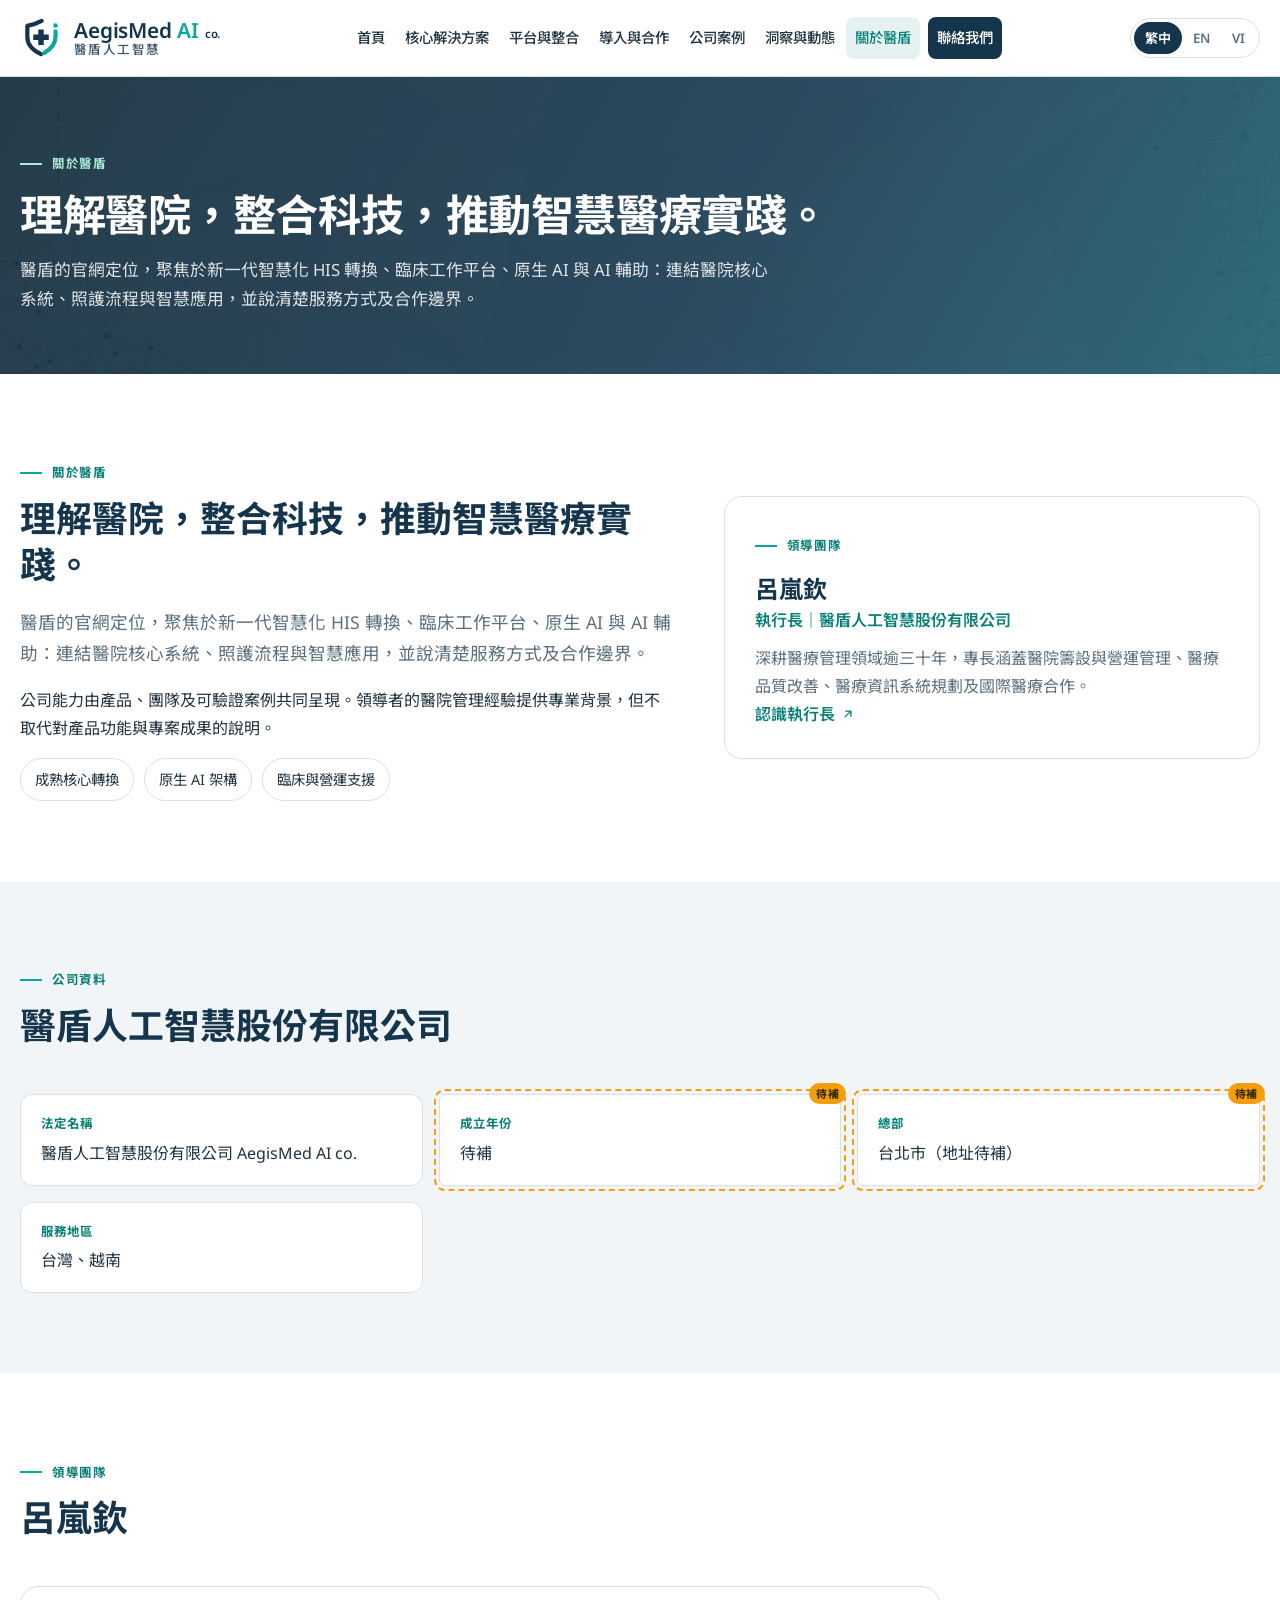
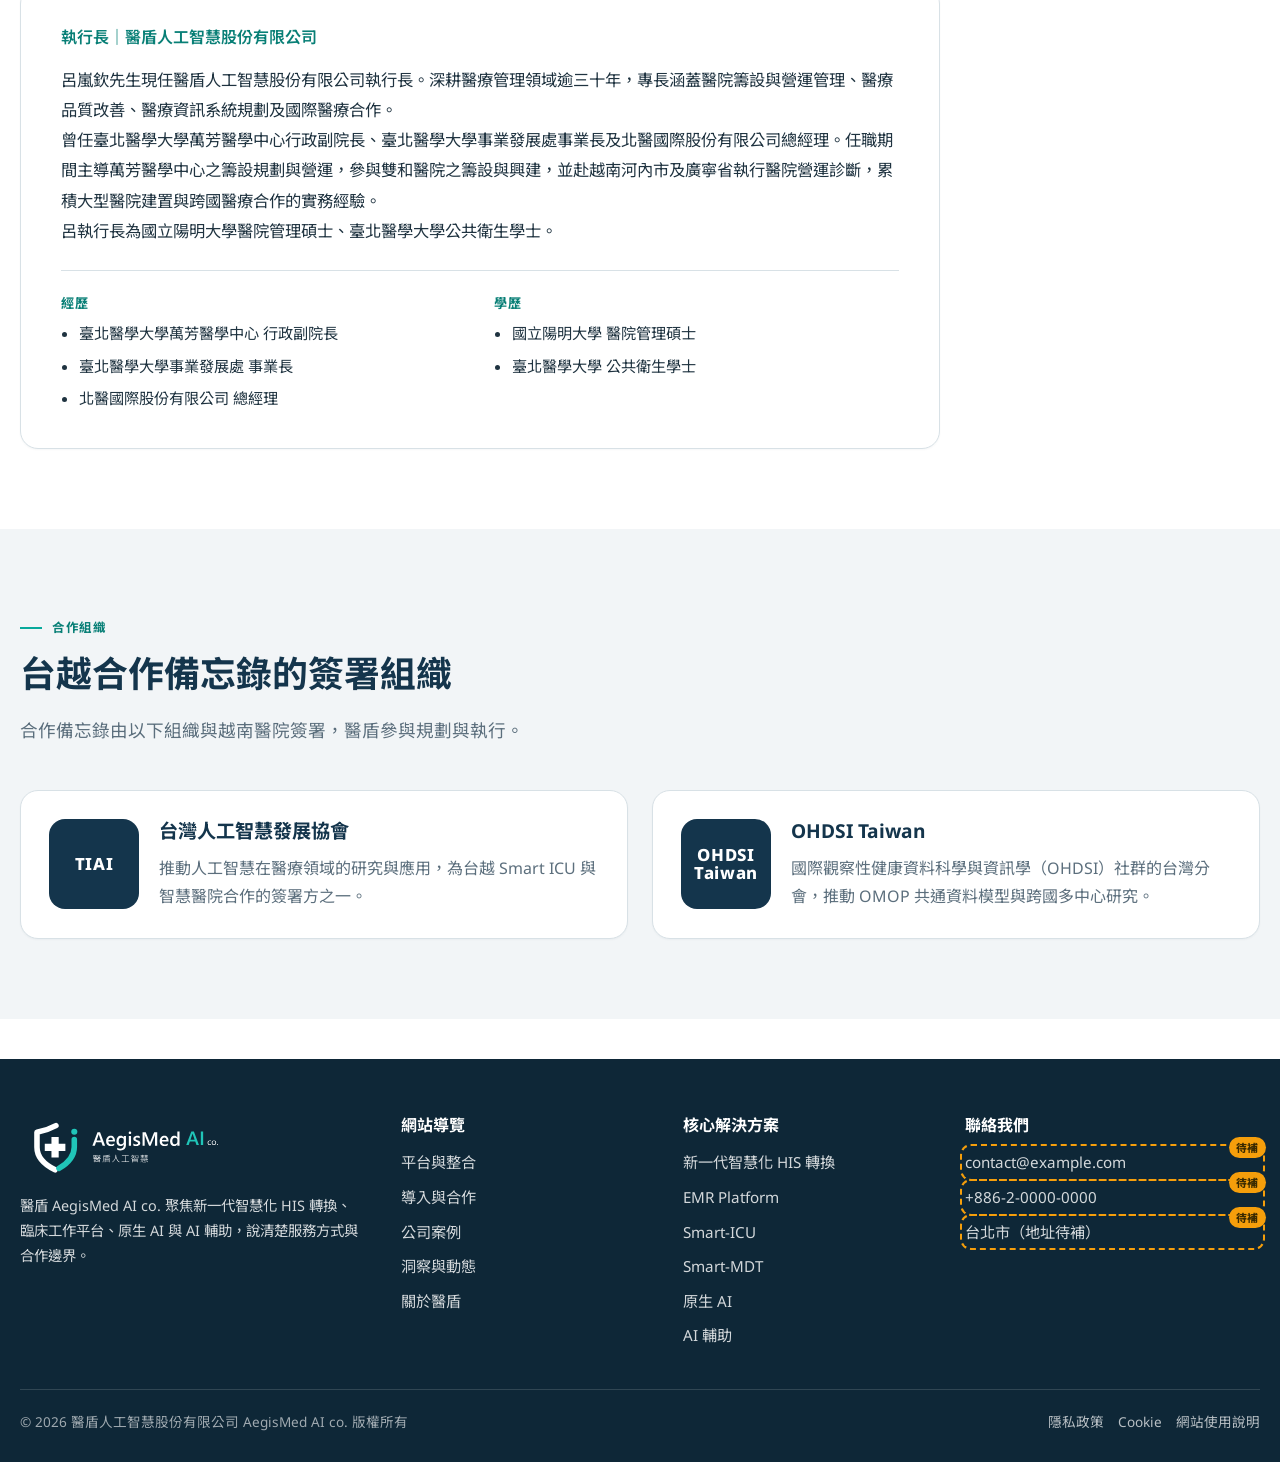
==== commit acdac877: "六大方案內頁改為定稿內容；右下角按鈕一律改為回到頂端 - 移除六個方案頁的「本頁應附的證據」待補框、「網站設計提案」免責段與總覽頁的「方案規劃註記」 - EMR、Smart-ICU、Smart-MDT" ====
--- a/about.html
+++ b/about.html
@@ -12,7 +12,7 @@
   <meta name="theme-color" content="#14354C">
   <link rel="preconnect" href="https://fonts.googleapis.com">
   <link href="https://fonts.googleapis.com/css2?family=Noto+Sans:wght@400;500;600;700;800&family=Noto+Sans+TC:wght@400;500;700;800&display=swap" rel="stylesheet">
-  <link rel="stylesheet" href="assets/style.css?v=5">
+  <link rel="stylesheet" href="assets/style.css?v=6">
 </head>
 <body>
   <header class="site-header"></header>
@@ -24,9 +24,9 @@
   <section class="section alt"><div class="container" data-render="organizations"></div></section>
 
   <footer class="site-footer"></footer>
-  <script src="assets/data.js?v=5"></script>
-  <script src="assets/content.js?v=5"></script>
-  <script src="assets/i18n.js?v=5"></script>
-  <script src="assets/site.js?v=5"></script>
+  <script src="assets/data.js?v=6"></script>
+  <script src="assets/content.js?v=6"></script>
+  <script src="assets/i18n.js?v=6"></script>
+  <script src="assets/site.js?v=6"></script>
 </body>
 </html>
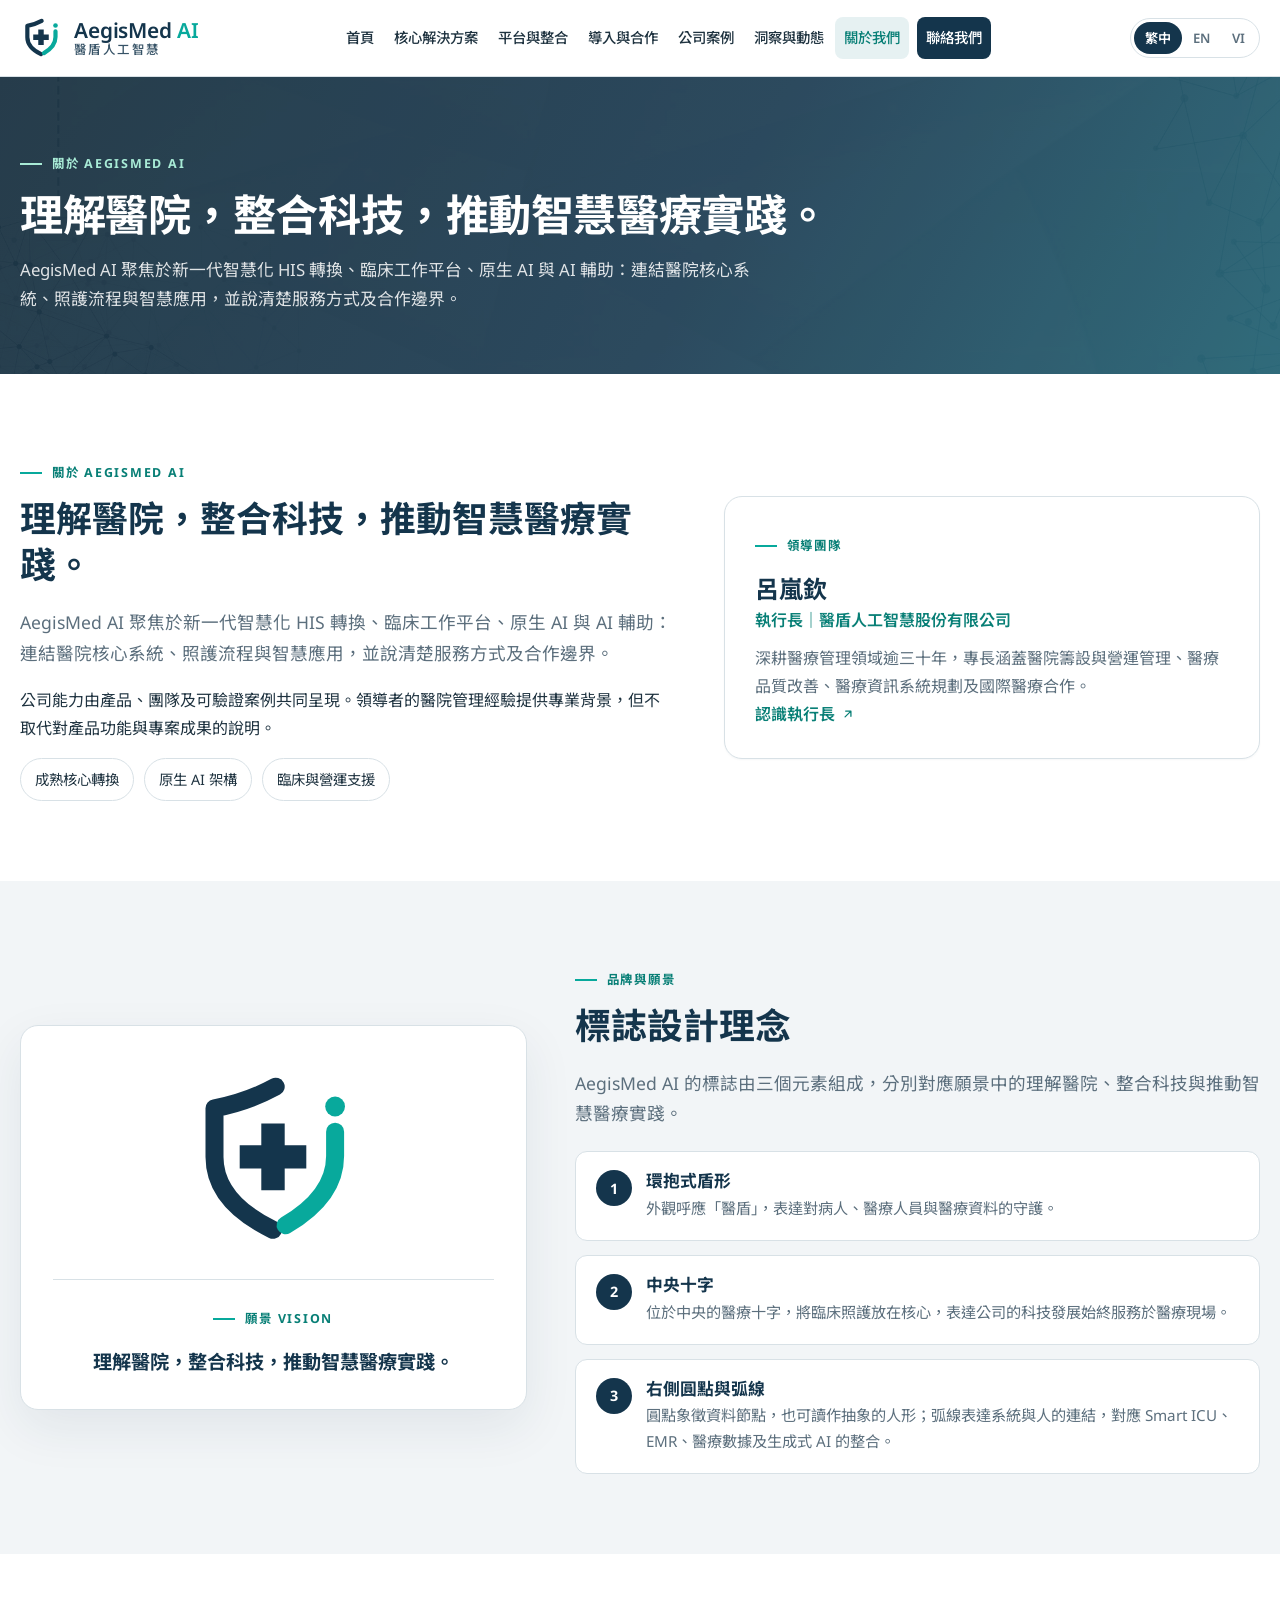
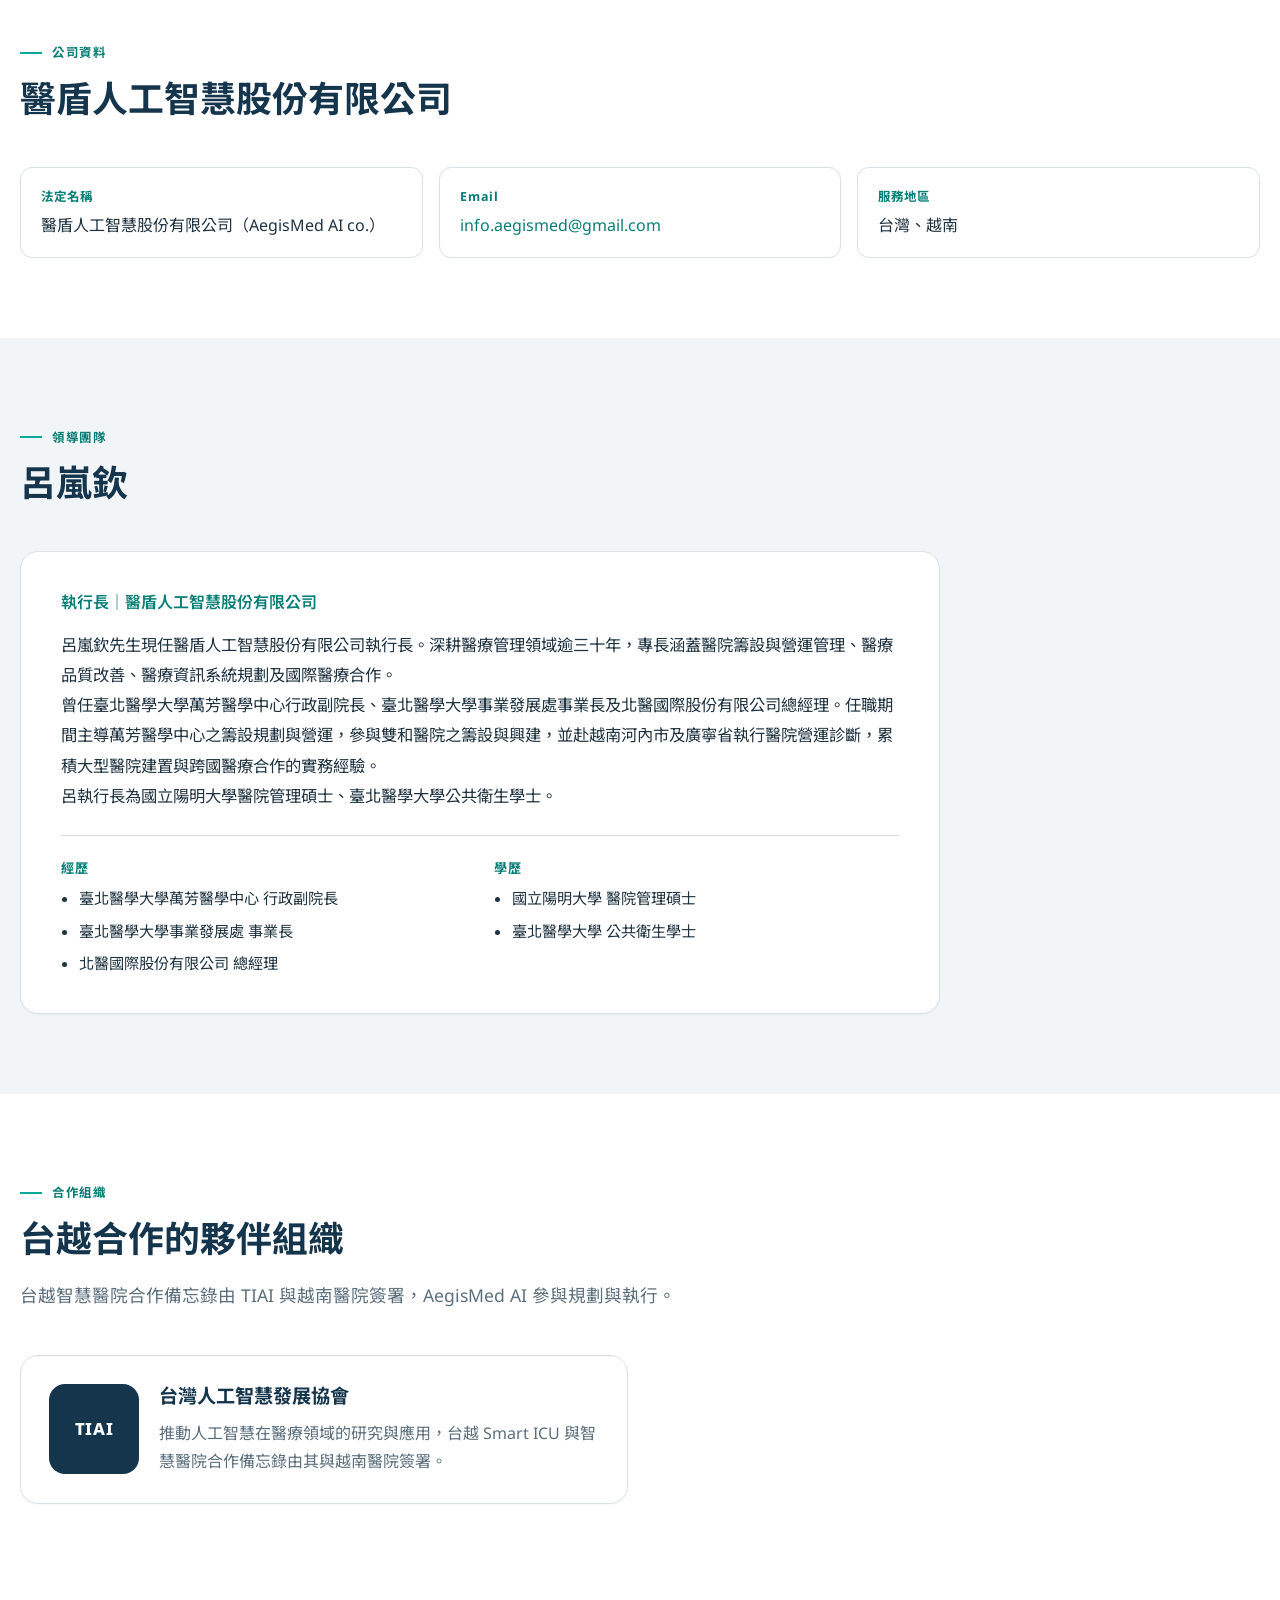
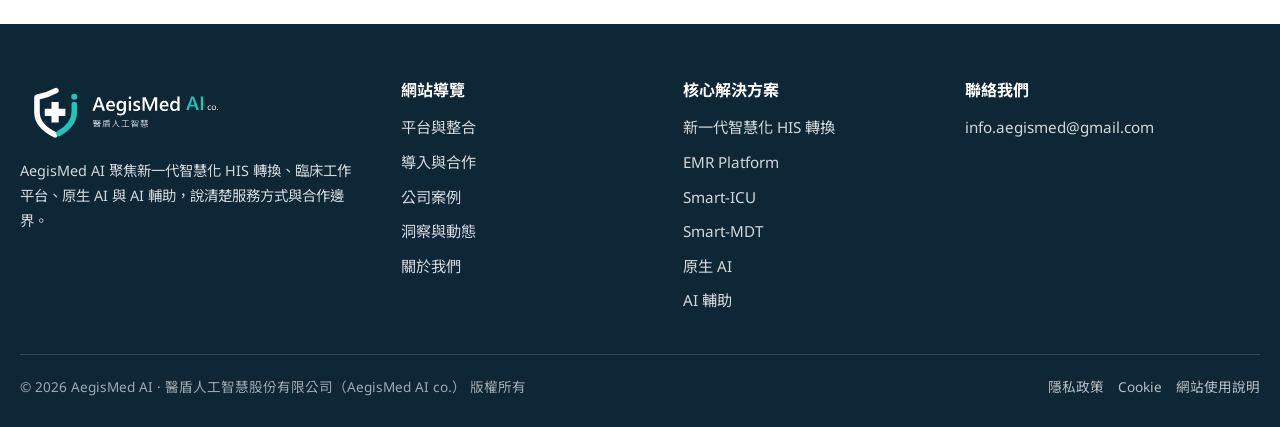
==== commit 47f9b989: "聯絡方式、品牌、合作方與照片定稿；關於頁新增品牌與願景 - 聯絡方式只公開 Email（info.aegismed@gmail.com）與線上表單，移除電話、地址、所在地與服務時間 - 表單新增「我已" ====
--- a/about.html
+++ b/about.html
@@ -3,8 +3,8 @@
 <head>
   <meta charset="utf-8">
   <meta name="viewport" content="width=device-width, initial-scale=1">
-  <title data-i18n="title.about">關於醫盾｜醫盾 AegisMed AI co.</title>
-  <meta name="description" content="醫盾 AegisMed AI co. 的定位、公司資料、執行長介紹、合作組織。">
+  <title data-i18n="title.about">關於我們｜AegisMed AI</title>
+  <meta name="description" content="AegisMed AI 的定位、公司資料、執行長介紹、合作組織。">
   <meta name="robots" content="noindex,nofollow">
   <link rel="icon" href="assets/img/favicon.ico?v=3" sizes="16x16 32x32 48x48">
   <link rel="icon" href="assets/img/favicon.svg?v=3" type="image/svg+xml" sizes="any">
@@ -12,21 +12,22 @@
   <meta name="theme-color" content="#14354C">
   <link rel="preconnect" href="https://fonts.googleapis.com">
   <link href="https://fonts.googleapis.com/css2?family=Noto+Sans:wght@400;500;600;700;800&family=Noto+Sans+TC:wght@400;500;700;800&display=swap" rel="stylesheet">
-  <link rel="stylesheet" href="assets/style.css?v=6">
+  <link rel="stylesheet" href="assets/style.css?v=8">
 </head>
 <body>
   <header class="site-header"></header>
 
   <section class="page-hero" data-render="page-hero" data-key="about"></section>
   <section class="section"><div class="container" data-render="about-brief"></div></section>
-  <section class="section alt"><div class="container" data-render="company-facts"></div></section>
-  <section class="section"><div class="container" data-render="leader"></div></section>
-  <section class="section alt"><div class="container" data-render="organizations"></div></section>
+  <section class="section alt"><div class="container" data-render="brand-story"></div></section>
+  <section class="section"><div class="container" data-render="company-facts"></div></section>
+  <section class="section alt"><div class="container" data-render="leader"></div></section>
+  <section class="section"><div class="container" data-render="organizations"></div></section>
 
   <footer class="site-footer"></footer>
-  <script src="assets/data.js?v=6"></script>
-  <script src="assets/content.js?v=6"></script>
-  <script src="assets/i18n.js?v=6"></script>
-  <script src="assets/site.js?v=6"></script>
+  <script src="assets/data.js?v=8"></script>
+  <script src="assets/content.js?v=8"></script>
+  <script src="assets/i18n.js?v=8"></script>
+  <script src="assets/site.js?v=8"></script>
 </body>
 </html>
--- a/assets/style.css
+++ b/assets/style.css
@@ -437,3 +437,23 @@
   .fig .cell { flex: 1 1 calc(50% - 4px); }
   .fig-grid .groups { grid-template-columns: 1fr; }
 }
+
+/* 聯絡表單：隱私政策同意 */
+.consent { display: flex; align-items: flex-start; gap: 10px; margin: 4px 0 14px; font-size: .95rem; color: var(--ink); cursor: pointer; }
+.consent input { width: 18px; height: 18px; margin: 3px 0 0; accent-color: var(--teal-dark); flex: 0 0 auto; }
+.consent a { color: var(--teal-dark); text-decoration: underline; }
+.consent-warn { margin: -6px 0 14px; font-size: .9rem; color: #B45309; }
+.btn[disabled] { opacity: .55; cursor: not-allowed; }
+
+/* 關於頁：品牌與願景 */
+.brand-grid { display: grid; grid-template-columns: .85fr 1.15fr; gap: 48px; align-items: center; }
+.brand-mark { background: #fff; border: 1px solid var(--line); border-radius: var(--radius); padding: 40px 32px 32px; text-align: center; box-shadow: var(--shadow); }
+.brand-mark img { width: 180px; height: auto; display: block; margin: 0 auto 24px; }
+.brand-mark .vision { border-top: 1px solid var(--line); padding-top: 20px; }
+.brand-mark .vision p { margin: 6px 0 0; font-size: 1.2rem; font-weight: 700; color: var(--navy); line-height: 1.5; }
+.brand-elements { display: grid; gap: 14px; margin-top: 22px; }
+.brand-el { display: grid; grid-template-columns: 36px 1fr; gap: 14px; align-items: start; padding: 18px 20px; background: #fff; border: 1px solid var(--line); border-radius: var(--radius-sm); }
+.brand-el .n { width: 36px; height: 36px; border-radius: 50%; display: grid; place-items: center; background: var(--navy); color: #fff; font-weight: 700; font-size: .9rem; }
+.brand-el h3 { margin: 0 0 4px; font-size: 1.05rem; }
+.brand-el p { margin: 0; color: var(--muted); font-size: .95rem; line-height: 1.7; }
+@media (max-width: 860px) { .brand-grid { grid-template-columns: 1fr; } }
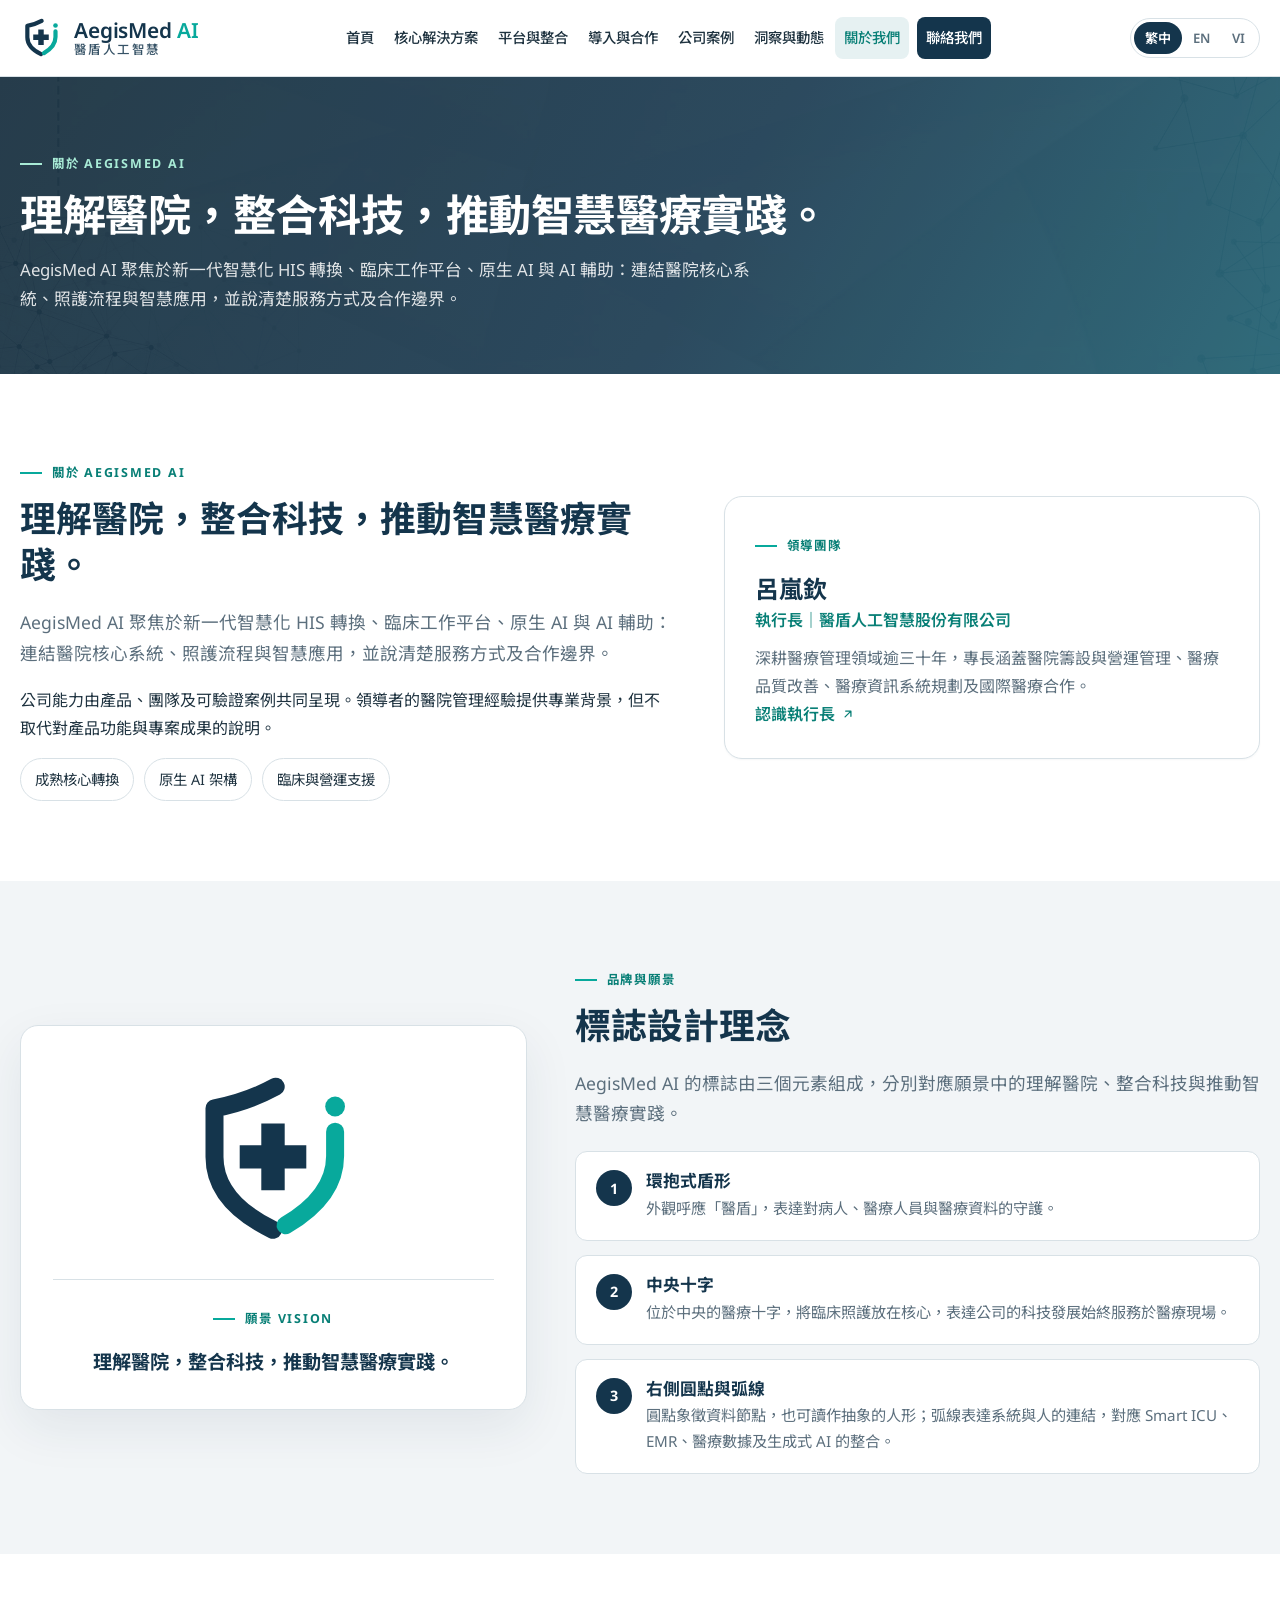
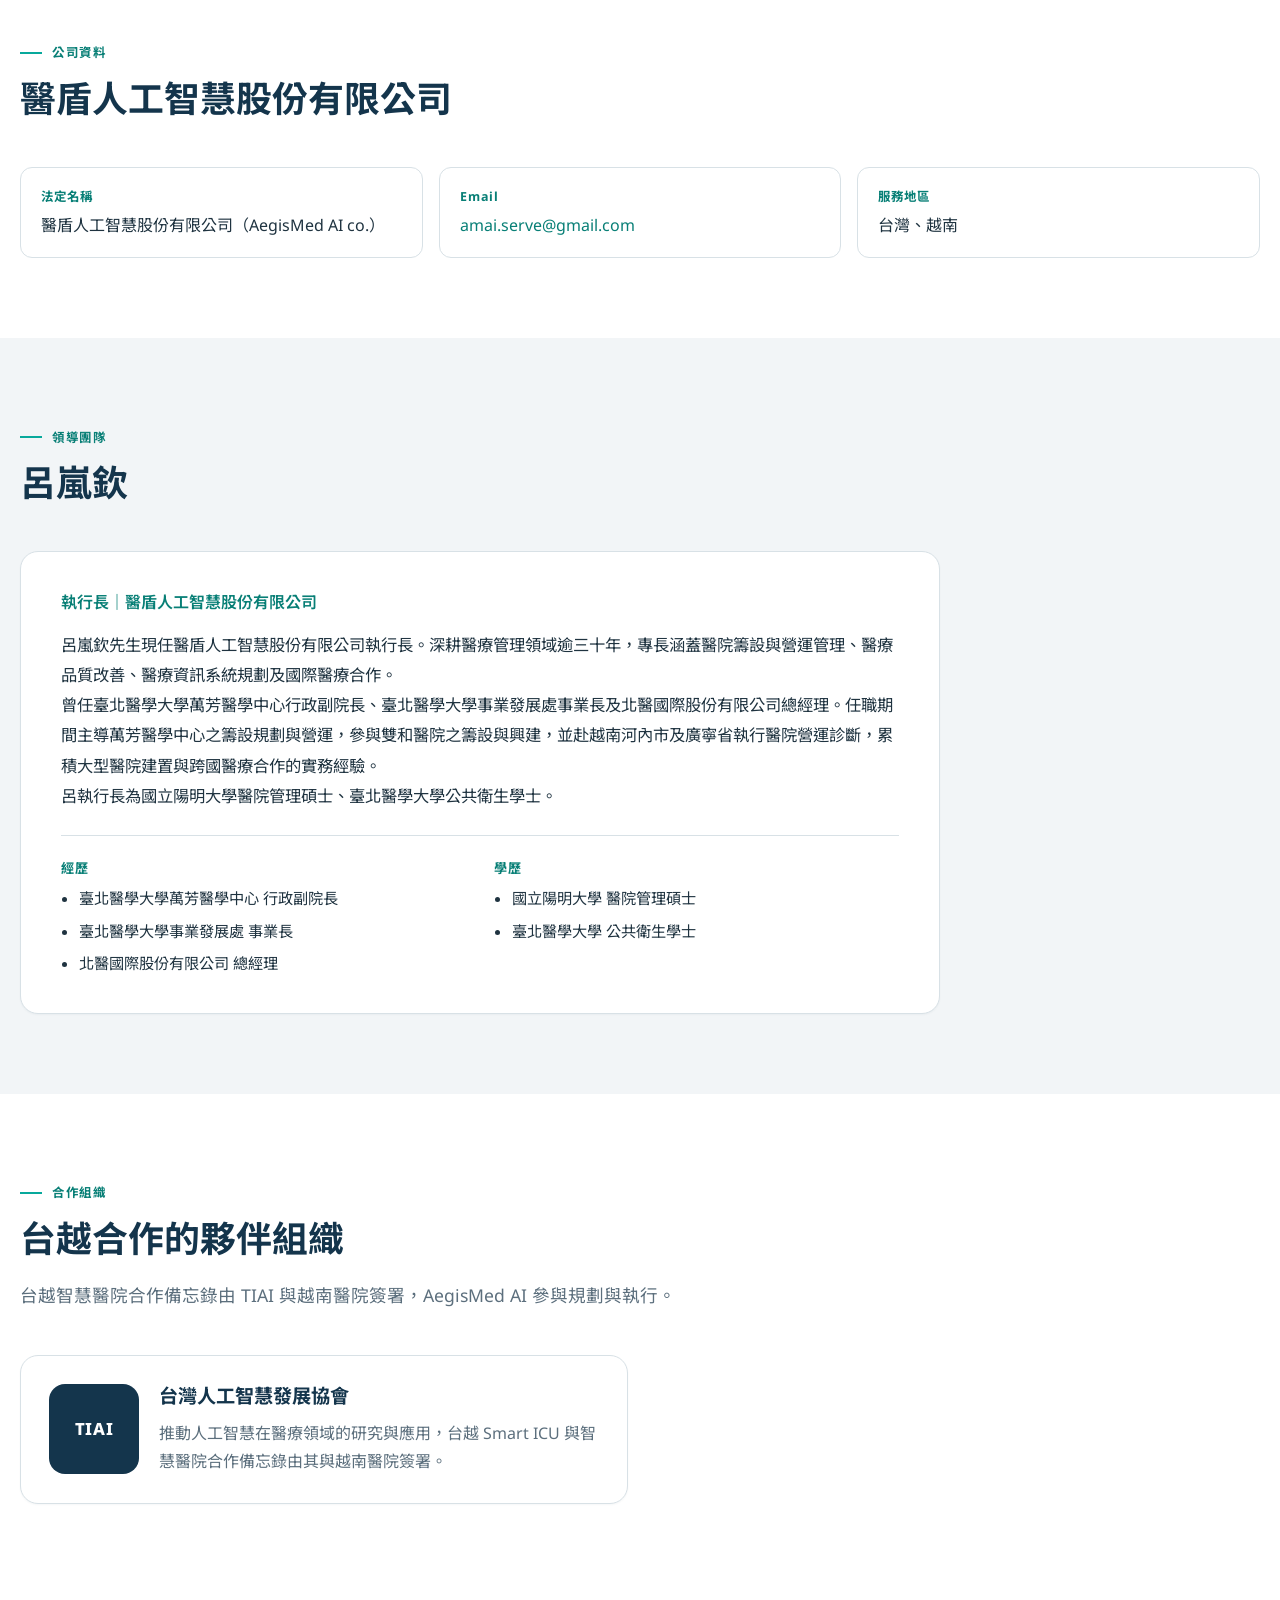
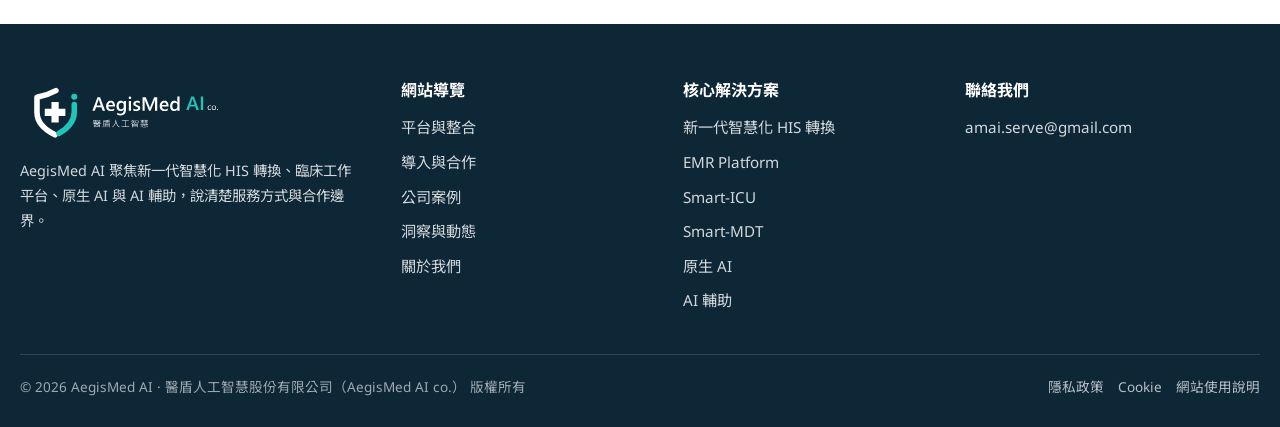
==== commit 51d7a555: "聯絡 Email 改為 amai.serve@gmail.com - 頁尾、聯絡資訊、關於頁公司資料、表單收件信箱與說明、隱私頁一併更新 - 資產版號改為 ?v=15  Co-Authored-By:" ====
--- a/about.html
+++ b/about.html
@@ -5,14 +5,13 @@
   <meta name="viewport" content="width=device-width, initial-scale=1">
   <title data-i18n="title.about">關於我們｜AegisMed AI</title>
   <meta name="description" content="AegisMed AI 的定位、公司資料、執行長介紹、合作組織。">
-  <meta name="robots" content="noindex,nofollow">
   <link rel="icon" href="assets/img/favicon.ico?v=3" sizes="16x16 32x32 48x48">
   <link rel="icon" href="assets/img/favicon.svg?v=3" type="image/svg+xml" sizes="any">
   <link rel="apple-touch-icon" href="assets/img/apple-touch-icon.png?v=3" sizes="180x180">
   <meta name="theme-color" content="#14354C">
   <link rel="preconnect" href="https://fonts.googleapis.com">
   <link href="https://fonts.googleapis.com/css2?family=Noto+Sans:wght@400;500;600;700;800&family=Noto+Sans+TC:wght@400;500;700;800&display=swap" rel="stylesheet">
-  <link rel="stylesheet" href="assets/style.css?v=8">
+  <link rel="stylesheet" href="assets/style.css?v=15">
 </head>
 <body>
   <header class="site-header"></header>
@@ -25,9 +24,9 @@
   <section class="section"><div class="container" data-render="organizations"></div></section>
 
   <footer class="site-footer"></footer>
-  <script src="assets/data.js?v=8"></script>
-  <script src="assets/content.js?v=8"></script>
-  <script src="assets/i18n.js?v=8"></script>
-  <script src="assets/site.js?v=8"></script>
+  <script src="assets/data.js?v=15"></script>
+  <script src="assets/content.js?v=15"></script>
+  <script src="assets/i18n.js?v=15"></script>
+  <script src="assets/site.js?v=15"></script>
 </body>
 </html>
